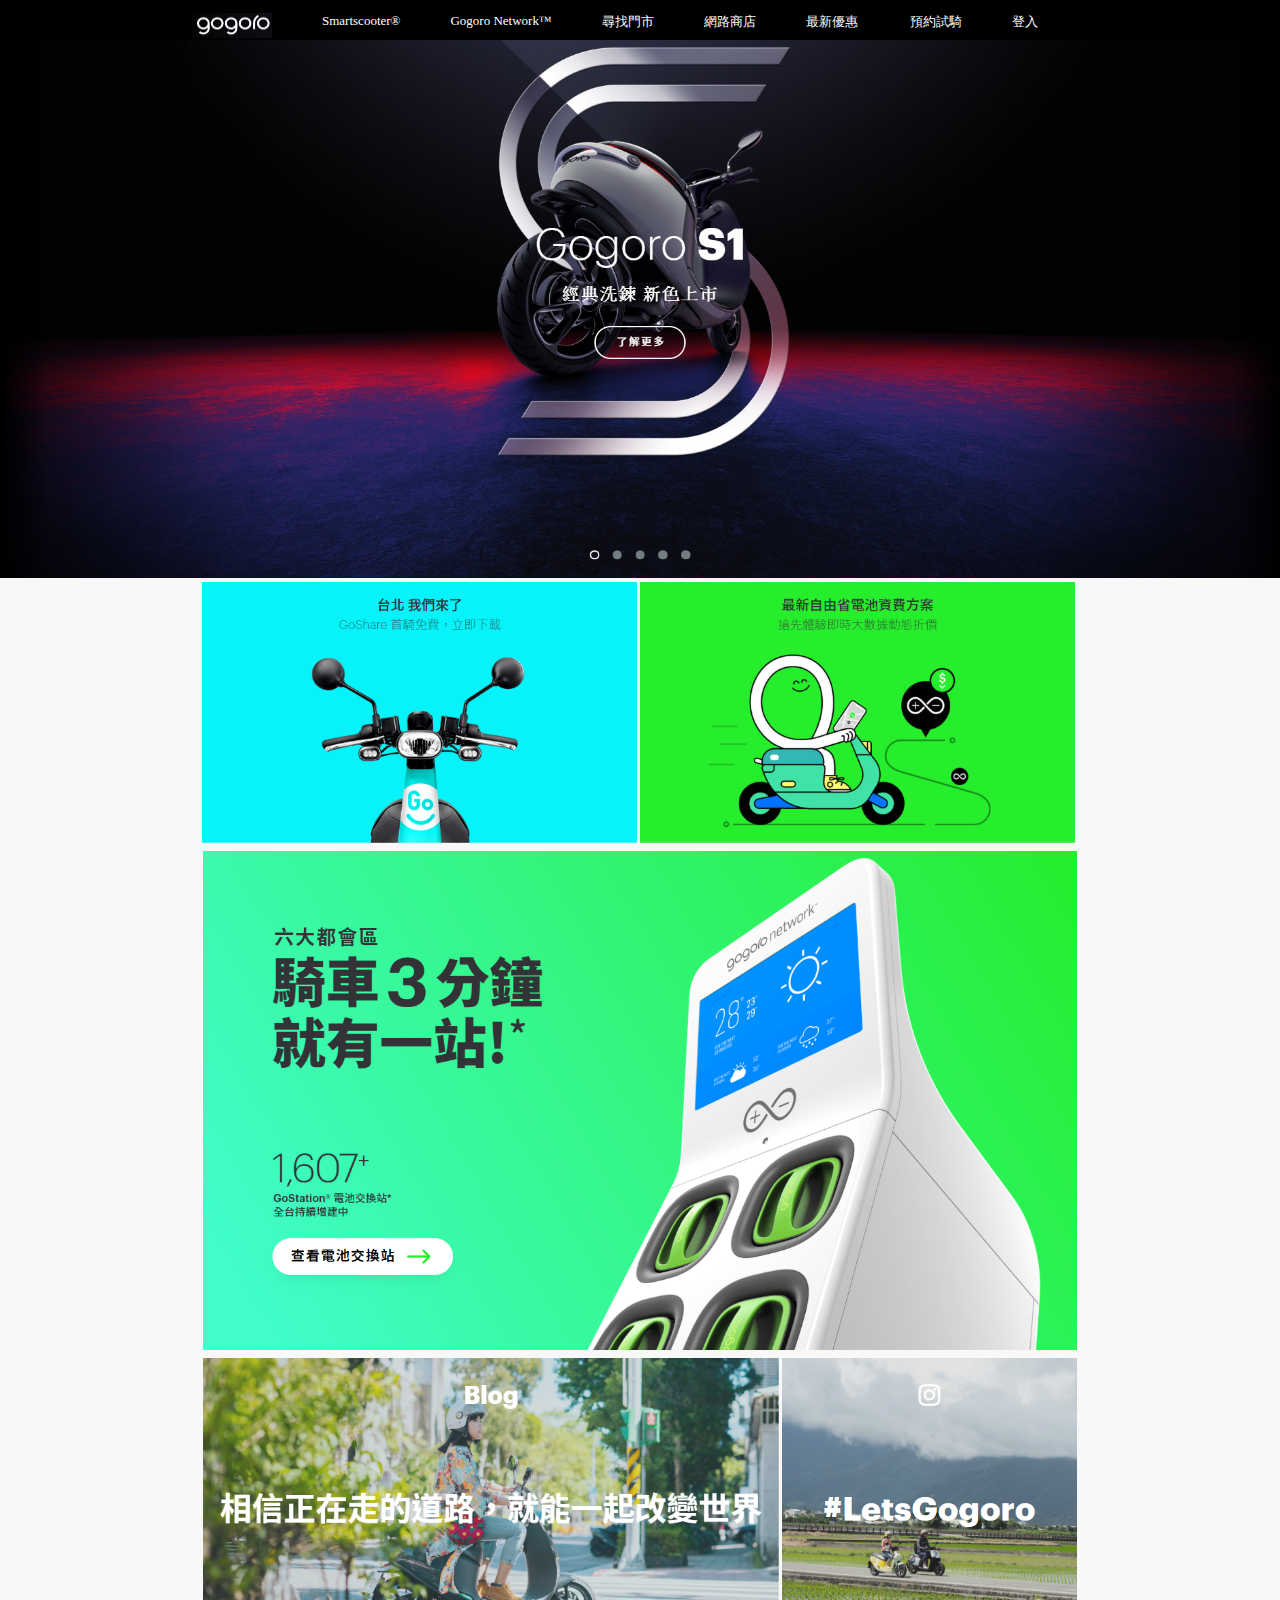
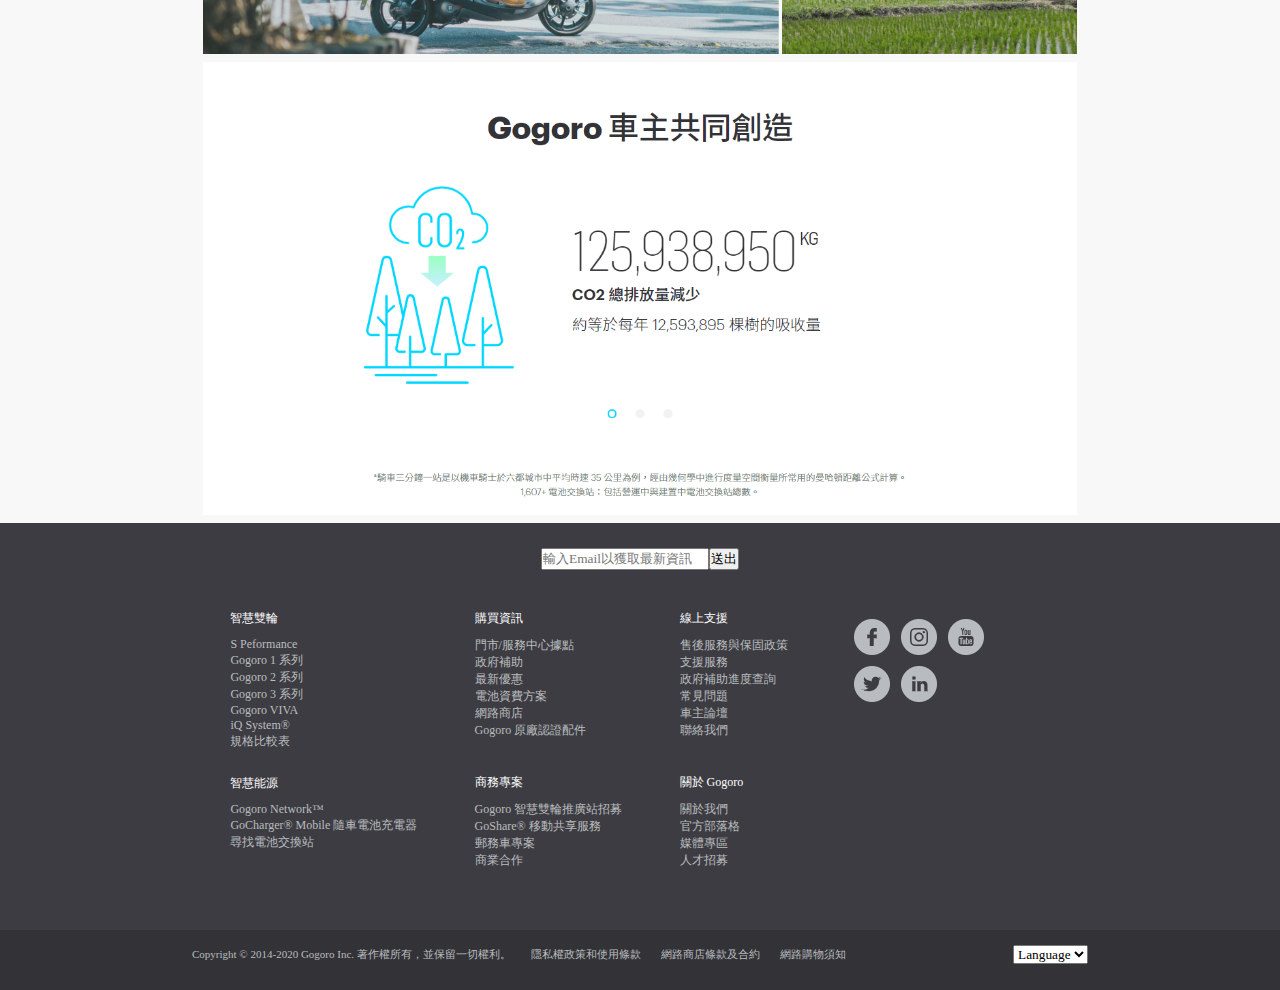
==== gogoro.html @ 73d4d4e9 "HW4" ====
<!DOCTYPE html>
<html lang="en">

<head>
    <meta charset="UTF-8">
    <meta name="viewport" content="width=device-width, initial-scale=1.0">
    <meta http-equiv="X-UA-Compatible" content="ie=edge">
    <title>Gogoro 台灣</title>
    <link rel="stylesheet" href="gogoro.css">
</head>
<body>
    <div class="wrapper">
        <header>
            <div class="header">
                <div class="header_left">
                    <ul>
                        <li><a href=""><img src="image/g1.PNG"></a></li>
                        <li><a href="">Smartscooter®</a></li>
                        <li><a href="">Gogoro Network™</a></li>
                        <li><a href="">尋找門市</a></li>
                        <li><a href="">網路商店</a></li>
                        <li><a href="">最新優惠</a></li>
                    </ul>
                </div>
                <div class="header_right">
                    <ul>
                        <li><a href="">預約試騎</a></li>
                        <li><a href="">登入</a></li>
                    </ul>
                </div>
            </div>
        </header>
            <div class="content1">
                <img src="image/g2.PNG">
            </div>
            <div class="content2">
                <img src="image/g3.PNG">
                <img src="image/g4.PNG">
            </div>
            <div class="content3">
                <img src="image/g5.PNG">
            </div>
            <div class="content4">
                <img src="image/g7.PNG">
                <img src="image/g8.PNG">
            </div>
            <div class="content5">
                <img src="image/g6.PNG">
            </div>
            <footer>
                <div class="f1">
                    <input type="search" placeholder="輸入Email以獲取最新資訊">
                    <input type="submit" value="送出">
                </div>
                <div class="f2">
                    <div class="u1">
                        <ul>
                            <li>智慧雙輪</li>
                            <li><a href="">S Peformance</a></li>
                            <li><a href="">Gogoro 1 系列</a></li>
                            <li><a href="">Gogoro 2 系列</a></li>
                            <li><a href="">Gogoro 3 系列</a></li>
                            <li><a href="">Gogoro VIVA</a></li>
                            <li><a href="">iQ System®</a></li>
                            <li><a href="">規格比較表</a></li>
                        </ul>
                        <ul>
                            <li>智慧能源</li>
                            <li><a href="">Gogoro Network™</a></li>
                            <li><a href="">GoCharger® Mobile 隨車電池充電器</a></li>
                            <li><a href="">尋找電池交換站</a></li>
                        </ul>
                    </div>
                    <div class="u2">
                        <ul>
                            <li>購買資訊</li>
                            <li><a href="">門市/服務中心據點</a></li>
                            <li><a href="">政府補助</a></li>
                            <li><a href="">最新優惠</a></li>
                            <li><a href="">電池資費方案</a></li>
                            <li><a href="">網路商店</a></li>
                            <li><a href="">Gogoro 原廠認證配件</a></li>
                        </ul>
                        <ul>
                            <li>商務專案</li>
                            <li><a href="">Gogoro 智慧雙輪推廣站招募</a></li>
                            <li><a href="">GoShare® 移動共享服務</a></li>
                            <li><a href="">郵務車專案</a></li>
                            <li><a href="">商業合作</a></li>
                        </ul>
                    </div>
                    <div class="u3">
                        <ul>
                            <li>線上支援</li>
                            <li><a href="">售後服務與保固政策</a></li>
                            <li><a href="">支援服務</a></li>
                            <li><a href="">政府補助進度查詢</a></li>
                            <li><a href="">常見問題</a></li>
                            <li><a href="">車主論壇</a></li>
                            <li><a href="">聯絡我們</a></li>
                        </ul>
                        <ul>
                            <li>關於 Gogoro</li>
                            <li><a href="">關於我們</a></li>
                            <li><a href="">官方部落格</a></li>
                            <li><a href="">媒體專區</a></li>
                            <li><a href="">人才招募</a></li>
                        </ul>
                    </div>
                    <div class="u4">
                        <input type="image" src="image/g9.PNG">
                    </div>
                </div>
            </footer>
            <div class="footer2">
                <div class="last">
                    <div class="last_left">
                        <ul>
                            <li>Copyright © 2014-2020 Gogoro Inc. 著作權所有，並保留一切權利。</li>
                            <li><a href="">隱私權政策和使用條款</a></li>
                            <li><a href="">網路商店條款及合約</a></li>
                            <li><a href="">網路購物須知</a></li>
                        </ul>
                    </div>
                    <div class="last_right">
                        <select>
                            <option>Language</option>
                        </select>
                    </div>
                </div>
            </div>
    </div>
</body>
</html>
---- gogoro.css ----
*{
    padding: 0;
    margin: 0;
    box-sizing: border-box;
    font-family: 微軟正黑體;
}
.wrapper{
    width: 100%;
    background-color: #F8F8F8;
}
header{
    position: fixed;
    top: 0;
    width: 100%;
    height: 40px;
    background-color: black;
}
header ul{
    display: flex;
    justify-content: space-around;
    list-style: none;
}
header li{
    margin: 13px 0px 0px 0px;
    font-size: 13px;
    float: left;
}
.header li a:hover{
    color: #0099FF;
}
.header_left img{
    width: 80px;
    height: 25px;
}
.header{
    width: 70%;
    display: flex;
    margin: 0 15% 0 15%;
    justify-content: space-between;
}
header a{
    margin: 0px 50px 0 0;
    color: white;
    text-decoration: none;
}
.content1 img{
    width: 100%;
    margin:40px 0px 0px 0px;
}
.content2 img{
    width: 34%;
    margin: 0px 3px 8px 0px;
}
.content2{
    display: flex;
    justify-content: center;
}
.content3{
    display: flex;
    justify-content: center;
}
.content3 img{
    width: 68.3%;
}
.content4{
    display: flex;
    justify-content: center;
    margin: 8px 0;
}
.content4 img:nth-child(1){
    width: 45%;
    margin: 0 3px 0 0;
}
.content4 img:last-child{
    width: 23%;
}
.content5{
    margin: 0 0 8px 0;
    display: flex;
    justify-content: center;
}
.content5 img{
    width: 68.3%;
}
footer{
    font-size: 12px;
    width: 100%;
    background-color: #3d3c42;
    padding: 2% 18%;
}
footer a{
    text-decoration: none;
}
.f1{
    display: flex;
    justify-content: center;
    margin: 0 0 40px 0;
}
.f2{
    display: flex;
    justify-content: space-between;
}
.f2 li a:hover{
    color: white;
    text-decoration: underline;
}
.f2 ul{
    list-style: none;
}
.u1 ul{
    margin: 0 0 25px 0;
}
.u2 ul{
    margin: 0 0 35px 0;
}
.u3 ul{
    margin: 0 0 35px 0;
}
.f2 ul li:nth-child(1){
    color: white;
    margin: 0 0 10px 0;
}
.f2 li a{
    color: #b9bcbf;
}
.u4{
    width: 25%;
}
.footer2{
    background-color: #323237;
    width: 100%;
    height: 60px;
}
.last{
    font-size: 11px;
    width: 70%;
    margin-left:15%;
    display: flex;
    justify-content: space-between;
    align-items: center;
}
.last ul{
    display: flex;
    justify-content: space-around;
    list-style: none;
}
.last li{
    color: #b9bcbf;
    margin-right: 20px;
    margin-top: 15px;
}
.last li a{
    text-decoration: none;
    color: #b9bcbf;
}
.last_right select{
    margin-top: 15px;
}
.last li a:hover{
    color: white;
    text-decoration: underline;
}
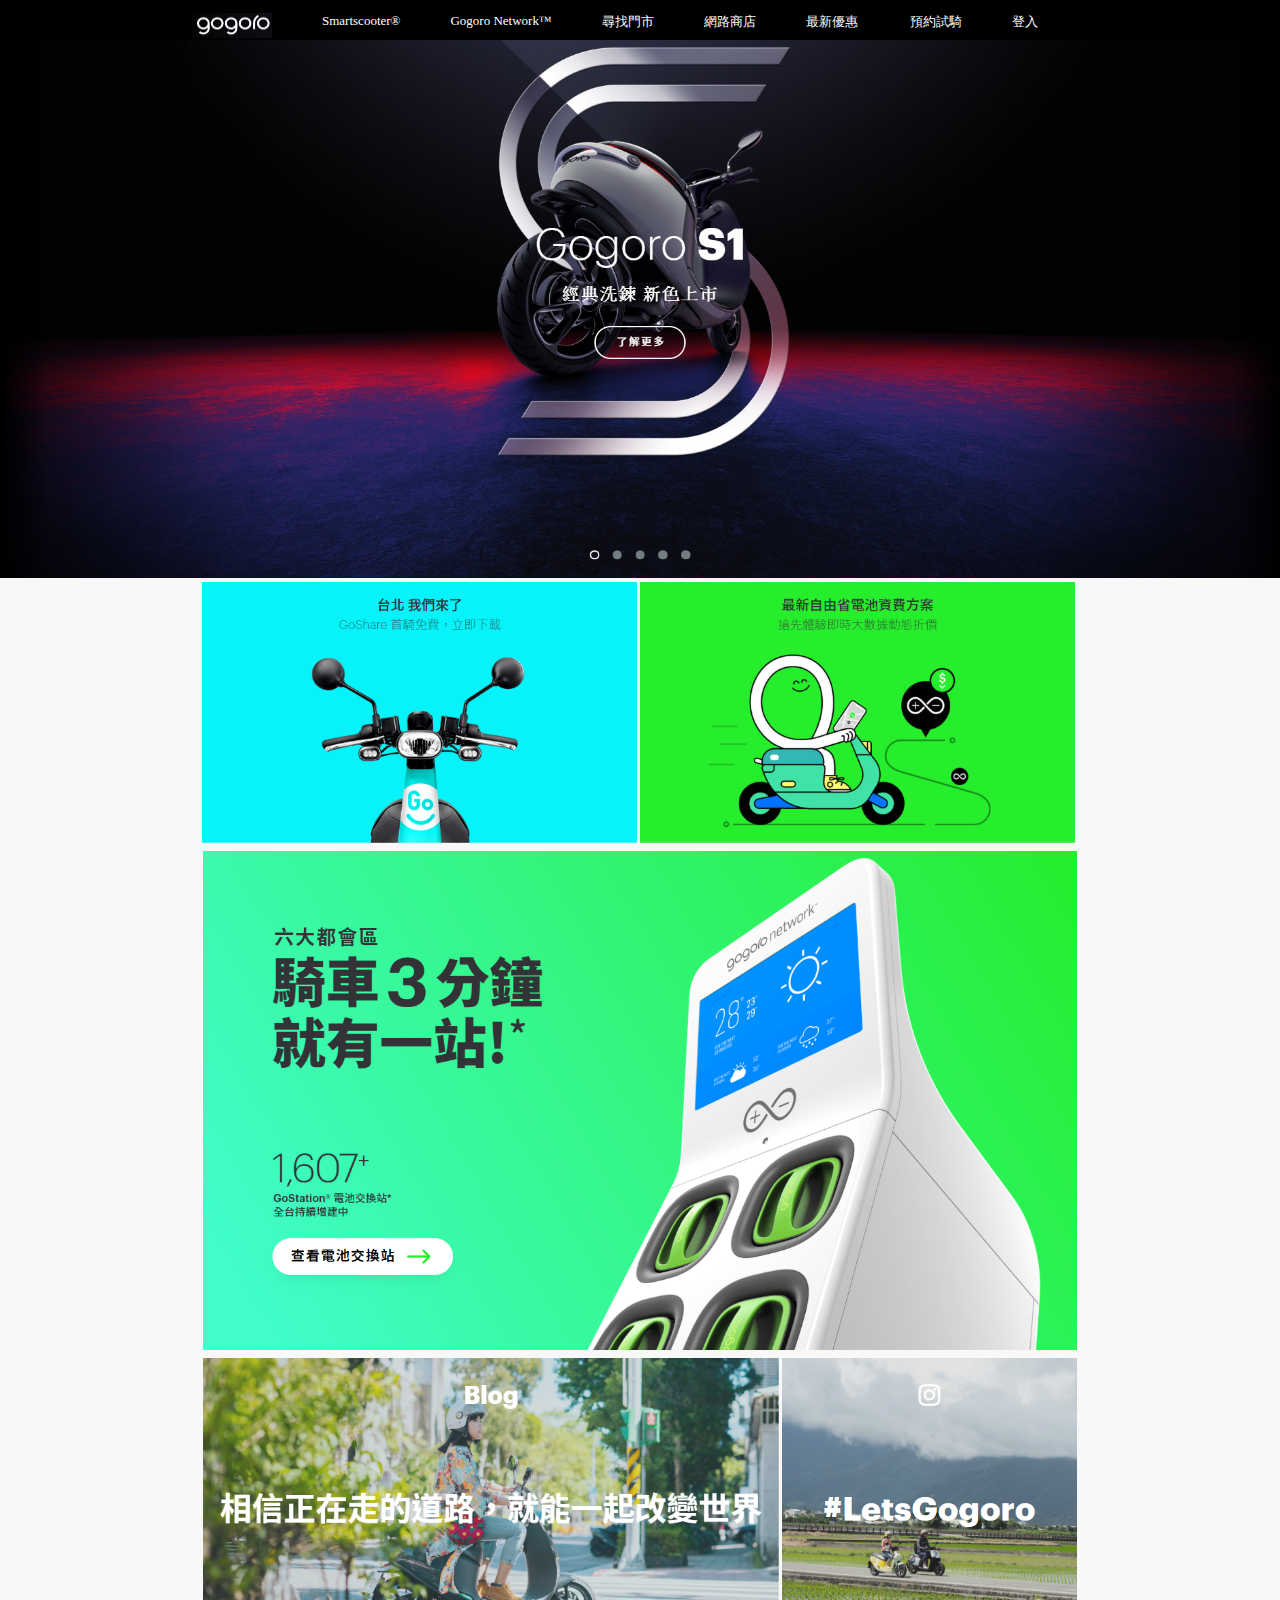
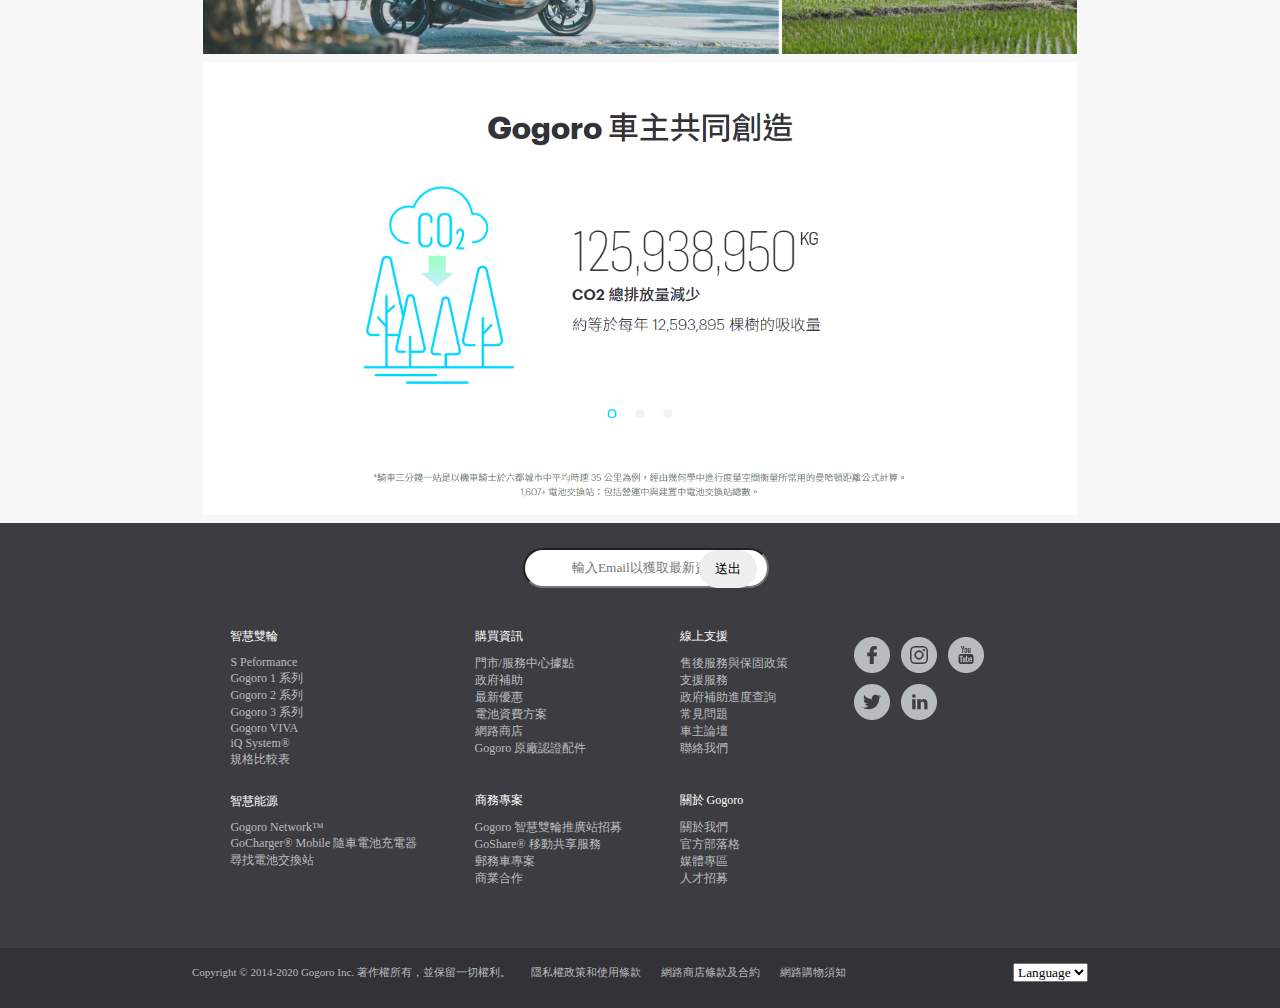
==== commit 26a36192: "HW4" ====
--- a/gogoro.html
+++ b/gogoro.html
@@ -49,8 +49,8 @@
             </div>
             <footer>
                 <div class="f1">
-                    <input type="search" placeholder="輸入Email以獲取最新資訊">
-                    <input type="submit" value="送出">
+                    <input type="text" placeholder="輸入Email以獲取最新資訊">
+                    <input type="button" value="送出">
                 </div>
                 <div class="f2">
                     <div class="u1">
--- a/gogoro.css
+++ b/gogoro.css
@@ -96,6 +96,22 @@
     justify-content: center;
     margin: 0 0 40px 0;
 }
+.f1 input:nth-child(1){
+    width: 30%;
+    height: 40px;
+    border-radius: 20px;
+}
+.f1 input:last-child{
+    margin-left: -70px;
+    margin-top: 2px;
+    width: 7%;
+    height: 38px;
+    border-radius: 20px;
+    border: none;
+}
+::placeholder{
+    text-align: center;
+}
 .f2{
     display: flex;
     justify-content: space-between;
